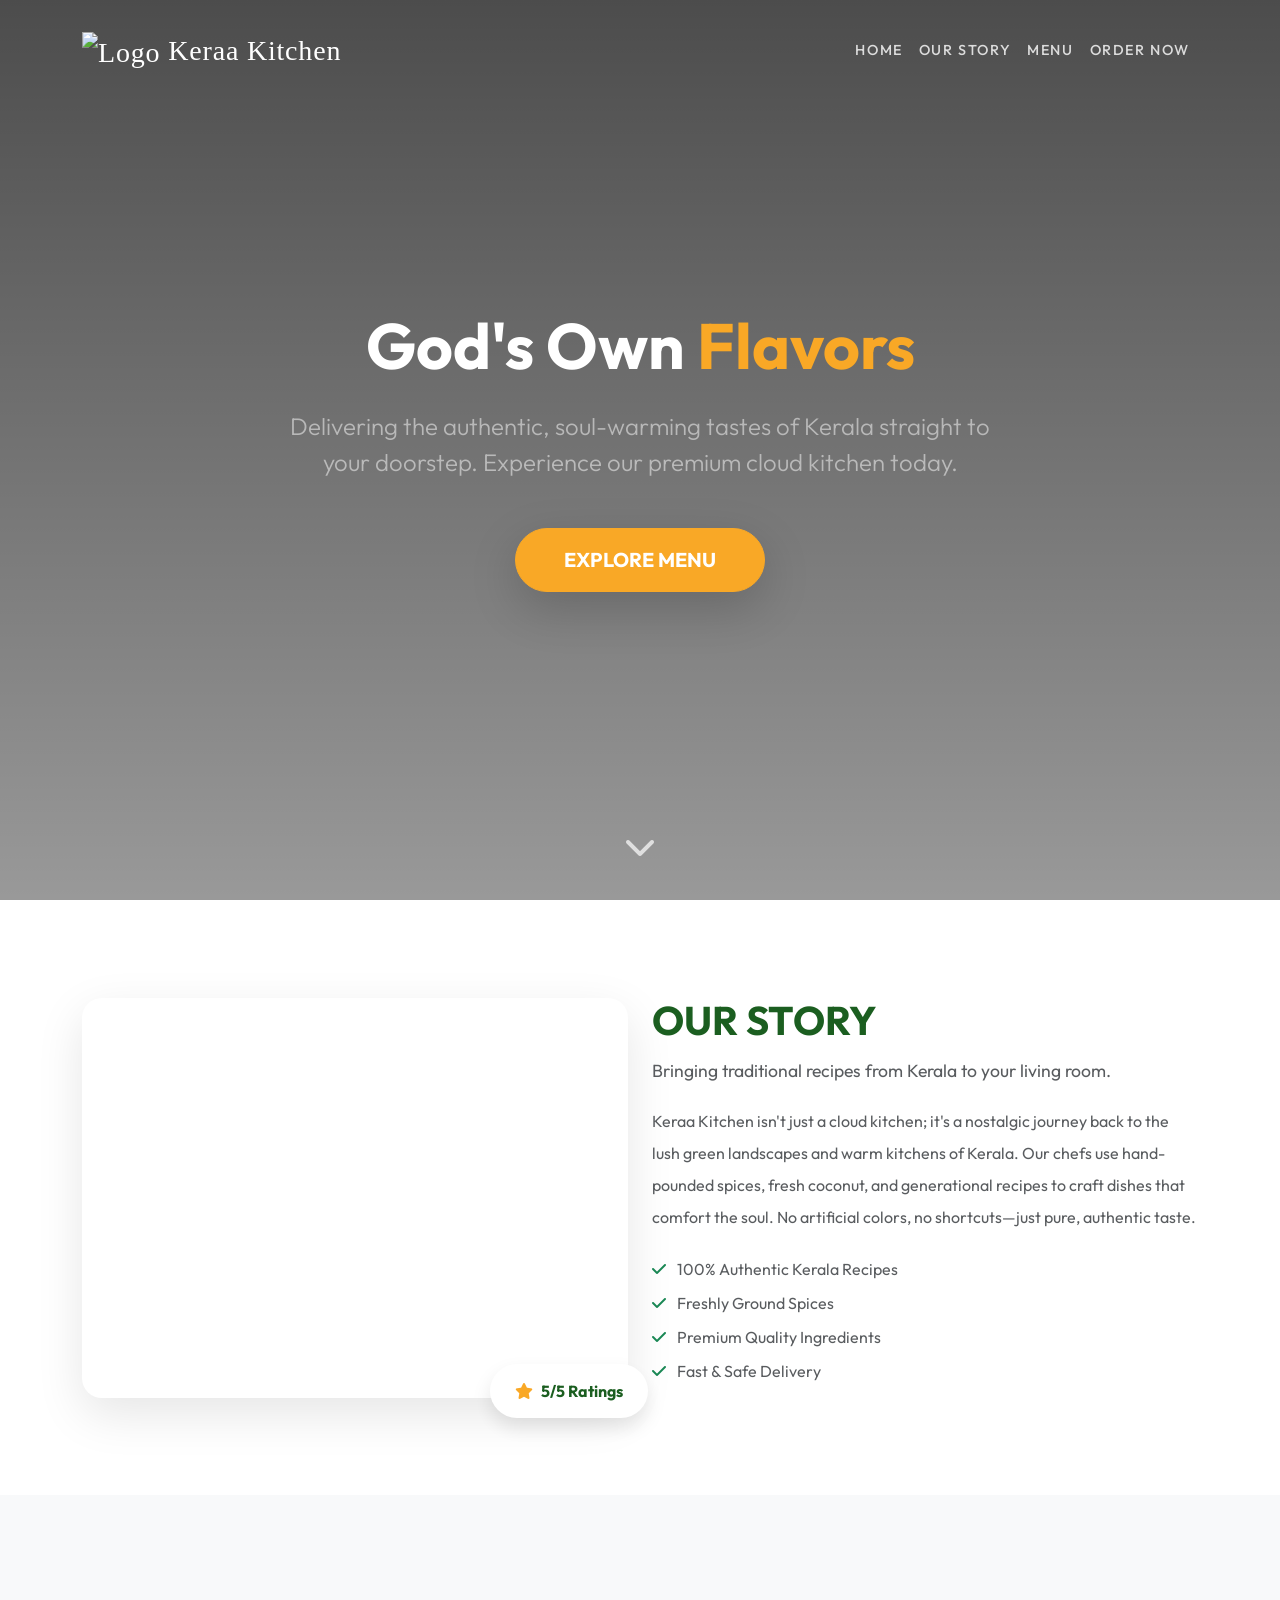
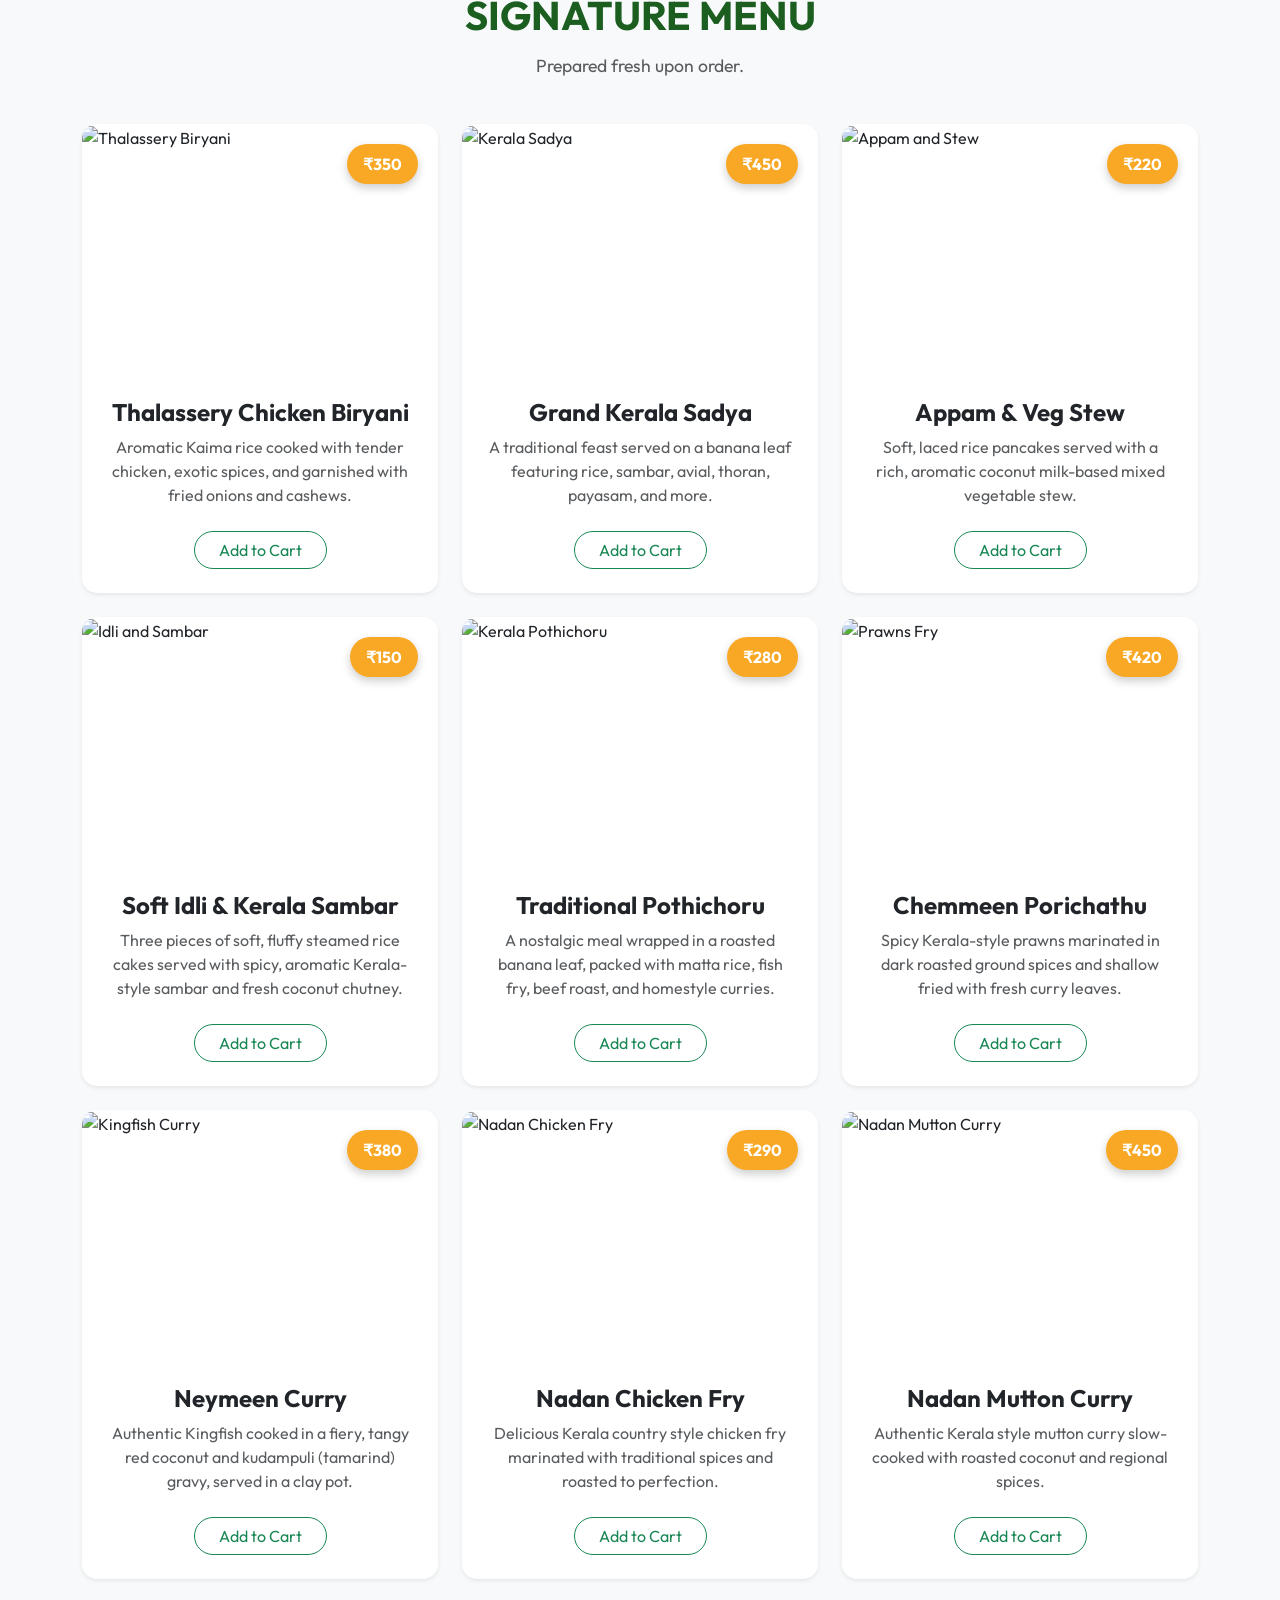
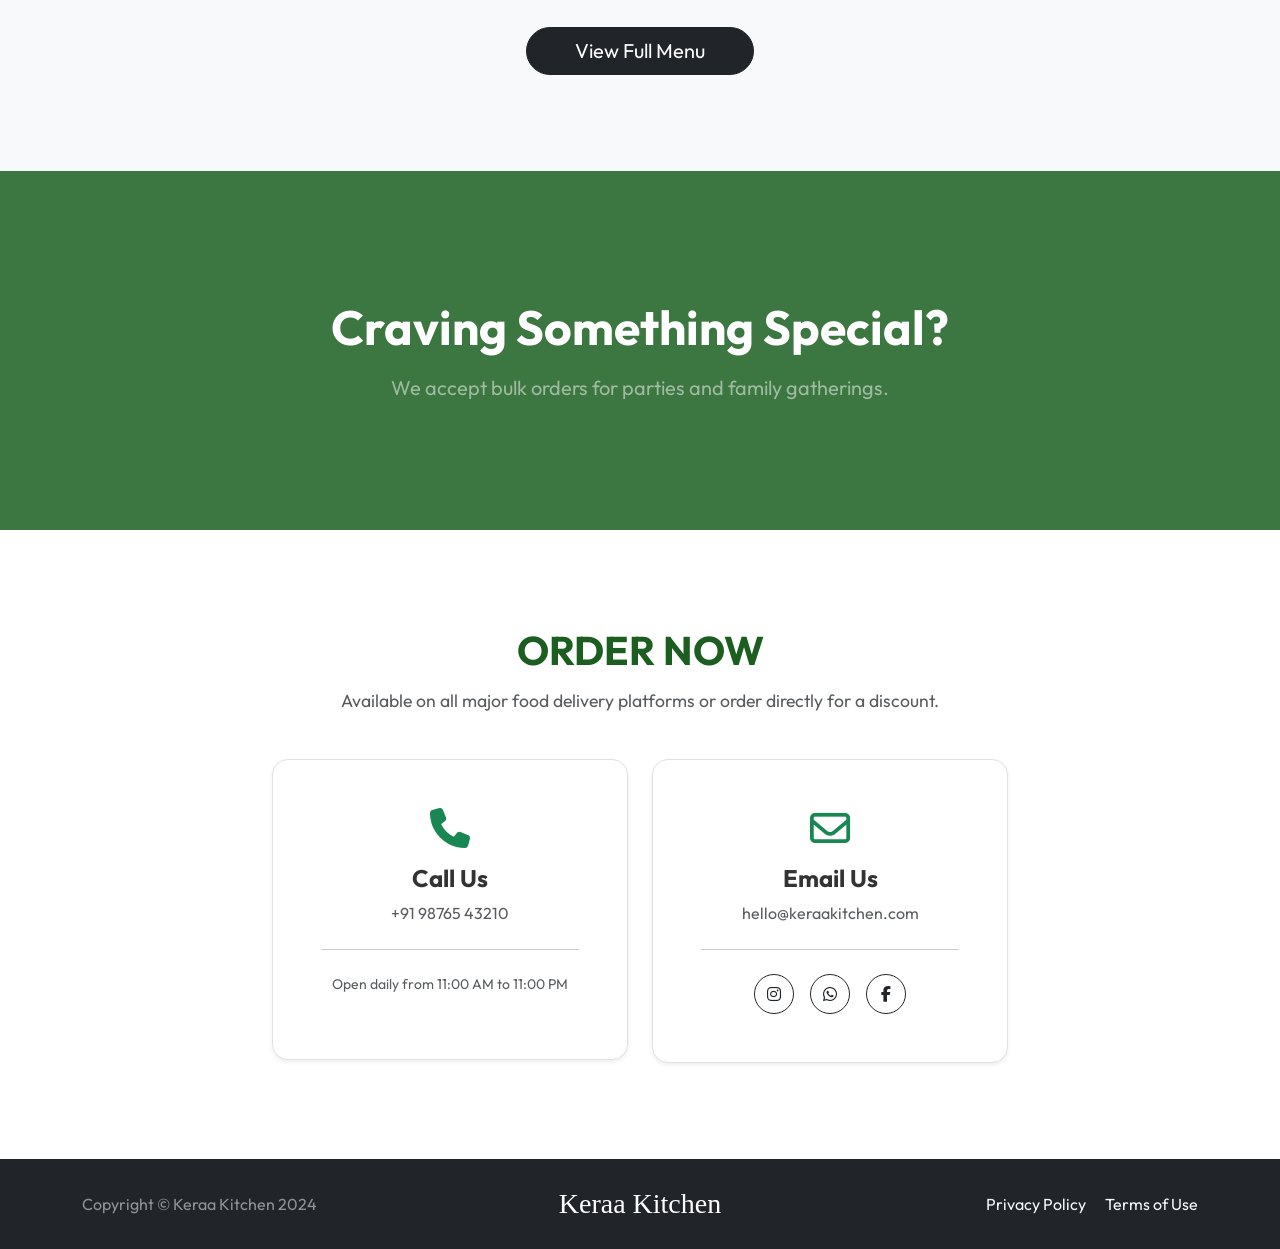
==== index.html @ a34e4597 "Add files via upload" ====
<!DOCTYPE html>
<html lang="en">

<head>
    <meta charset="UTF-8">
    <meta name="viewport" content="width=device-width, initial-scale=1.0">
    <title>Keraa Kitchen | Authentic Kerala Cloud Kitchen</title>
    <meta name="description"
        content="Experience the authentic taste of Kerala at home. Order traditional biryani, appam, sadya and more from our premium cloud kitchen.">

    <!-- Google Fonts -->
    <link rel="preconnect" href="https://fonts.googleapis.com">
    <link rel="preconnect" href="https://fonts.gstatic.com" crossorigin>
    <link
        href="https://fonts.googleapis.com/css2?family=Outfit:wght@300;400;500;600;700&family=Playfair+Display:ital,wght@0,400;0,600;0,700;1,400&family=Dyuthi&display=swap"
        rel="stylesheet">

    <!-- Bootstrap CSS -->
    <link href="https://cdn.jsdelivr.net/npm/bootstrap@5.3.2/dist/css/bootstrap.min.css" rel="stylesheet">

    <!-- FontAwesome for Icons -->
    <link rel="stylesheet" href="https://cdnjs.cloudflare.com/ajax/libs/font-awesome/6.4.2/css/all.min.css">

    <!-- Custom CSS -->
    <link rel="stylesheet" href="styles.css">
</head>

<body>

    <!-- Navigation -->
    <nav class="navbar navbar-expand-lg navbar-dark fixed-top" id="mainNav">
        <div class="container">
            <a class="navbar-brand text-white fs-3 font-logo d-flex align-items-center gap-2" href="#home"
                style="text-decoration: none;">
                <span class="logo-glossy d-inline-block">
                    <img src="assets/images/logo.png" alt="Logo">
                </span>
                Keraa Kitchen
            </a>
            <button class="navbar-toggler" type="button" data-bs-toggle="collapse" data-bs-target="#navbarResponsive"
                aria-controls="navbarResponsive" aria-expanded="false" aria-label="Toggle navigation">
                Menu <i class="fas fa-bars ms-1"></i>
            </button>
            <div class="collapse navbar-collapse" id="navbarResponsive">
                <ul class="navbar-nav ms-auto py-4 py-lg-0">
                    <li class="nav-item"><a class="nav-link" href="#home">Home</a></li>
                    <li class="nav-item"><a class="nav-link" href="#about">Our Story</a></li>
                    <li class="nav-item"><a class="nav-link" href="#menu">Menu</a></li>
                    <li class="nav-item"><a class="nav-link" href="#contact">Order Now</a></li>
                </ul>
            </div>
        </div>
    </nav>

    <!-- Hero Section -->
    <header class="hero-section" id="home">
        <div class="overlay"></div>
        <div class="container h-100">
            <div class="row h-100 align-items-center">
                <div class="col-lg-8 col-md-10 text-center mx-auto hero-content animate-on-load">
                    <h1 class="display-3 fw-bold text-white mb-4">God's Own <span class="text-accent">Flavors</span>
                    </h1>
                    <p class="lead text-white-50 mb-5 fs-4">Delivering the authentic, soul-warming tastes of Kerala
                        straight to your doorstep. Experience our premium cloud kitchen today.</p>
                    <a href="#menu"
                        class="btn btn-accent btn-lg px-5 py-3 rounded-pill shadow-lg text-uppercase fw-bold">Explore
                        Menu</a>
                </div>
            </div>
        </div>
        <div class="scroll-indicator">
            <a href="#about"><i class="fa-solid fa-chevron-down"></i></a>
        </div>
    </header>

    <!-- About Section -->
    <section class="page-section" id="about">
        <div class="container">
            <div class="row align-items-center">
                <div class="col-lg-6 mb-5 mb-lg-0 fade-in-scroll">
                    <div class="about-image-wrapper">
                        <!-- We will use a placeholder layout, styled in CSS -->
                        <div class="img-badge"><i class="fa-solid fa-star"></i> 5/5 Ratings</div>
                    </div>
                </div>
                <div class="col-lg-6 fade-in-scroll delay-1">
                    <h2 class="section-heading text-uppercase">Our Story</h2>
                    <h3 class="section-subheading text-muted mb-4">Bringing traditional recipes from Kerala to your
                        living room.</h3>
                    <p class="text-muted lh-lg mb-4">Keraa Kitchen isn't just a cloud kitchen; it's a nostalgic journey
                        back to the lush green landscapes and warm kitchens of Kerala. Our chefs use hand-pounded
                        spices, fresh coconut, and generational recipes to craft dishes that comfort the soul. No
                        artificial colors, no shortcuts—just pure, authentic taste.</p>
                    <ul class="list-unstyled custom-list text-muted">
                        <li><i class="fa-solid fa-check text-success me-2"></i> 100% Authentic Kerala Recipes</li>
                        <li><i class="fa-solid fa-check text-success me-2"></i> Freshly Ground Spices</li>
                        <li><i class="fa-solid fa-check text-success me-2"></i> Premium Quality Ingredients</li>
                        <li><i class="fa-solid fa-check text-success me-2"></i> Fast & Safe Delivery</li>
                    </ul>
                </div>
            </div>
        </div>
    </section>

    <!-- Menu Section -->
    <section class="page-section bg-light" id="menu">
        <div class="container">
            <div class="text-center fade-in-scroll">
                <h2 class="section-heading text-uppercase">Signature Menu</h2>
                <h3 class="section-subheading text-muted mb-5">Prepared fresh upon order.</h3>
            </div>
            <div class="row g-4">
                <!-- Menu Item 1 -->
                <div class="col-lg-4 col-sm-6 fade-in-scroll delay-1">
                    <div class="card menu-card h-100 shadow-sm border-0">
                        <div class="card-img-wrapper">
                            <img src="assets/images/biryani.png" class="card-img-top" alt="Thalassery Biryani">
                            <div class="price-tag">₹350</div>
                        </div>
                        <div class="card-body text-center p-4">
                            <h4 class="card-title fw-bold">Thalassery Chicken Biryani</h4>
                            <p class="card-text text-muted">Aromatic Kaima rice cooked with tender chicken, exotic
                                spices, and garnished with fried onions and cashews.</p>
                            <button class="btn btn-outline-success rounded-pill px-4 mt-2">Add to Cart</button>
                        </div>
                    </div>
                </div>
                <!-- Menu Item 2 -->
                <div class="col-lg-4 col-sm-6 fade-in-scroll delay-2">
                    <div class="card menu-card h-100 shadow-sm border-0">
                        <div class="card-img-wrapper">
                            <img src="assets/images/sadya.png" class="card-img-top" alt="Kerala Sadya">
                            <div class="price-tag">₹450</div>
                        </div>
                        <div class="card-body text-center p-4">
                            <h4 class="card-title fw-bold">Grand Kerala Sadya</h4>
                            <p class="card-text text-muted">A traditional feast served on a banana leaf featuring rice,
                                sambar, avial, thoran, payasam, and more.</p>
                            <button class="btn btn-outline-success rounded-pill px-4 mt-2">Add to Cart</button>
                        </div>
                    </div>
                </div>
                <!-- Menu Item 3 -->
                <div class="col-lg-4 col-sm-6 fade-in-scroll delay-3">
                    <div class="card menu-card h-100 shadow-sm border-0">
                        <div class="card-img-wrapper">
                            <img src="assets/images/appam.png" class="card-img-top" alt="Appam and Stew">
                            <div class="price-tag">₹220</div>
                        </div>
                        <div class="card-body text-center p-4">
                            <h4 class="card-title fw-bold">Appam & Veg Stew</h4>
                            <p class="card-text text-muted">Soft, laced rice pancakes served with a rich, aromatic
                                coconut milk-based mixed vegetable stew.</p>
                            <button class="btn btn-outline-success rounded-pill px-4 mt-2">Add to Cart</button>
                        </div>
                    </div>
                </div>
                <!-- Menu Item 4 -->
                <div class="col-lg-4 col-sm-6 fade-in-scroll delay-1">
                    <div class="card menu-card h-100 shadow-sm border-0">
                        <div class="card-img-wrapper">
                            <img src="assets/images/idli.png" class="card-img-top" alt="Idli and Sambar">
                            <div class="price-tag">₹150</div>
                        </div>
                        <div class="card-body text-center p-4">
                            <h4 class="card-title fw-bold">Soft Idli & Kerala Sambar</h4>
                            <p class="card-text text-muted">Three pieces of soft, fluffy steamed rice cakes served with
                                spicy, aromatic Kerala-style sambar and fresh coconut chutney.</p>
                            <button class="btn btn-outline-success rounded-pill px-4 mt-2">Add to Cart</button>
                        </div>
                    </div>
                </div>
                <!-- Menu Item 5 -->
                <div class="col-lg-4 col-sm-6 fade-in-scroll delay-2">
                    <div class="card menu-card h-100 shadow-sm border-0">
                        <div class="card-img-wrapper">
                            <img src="assets/images/pothichoru.png" class="card-img-top" alt="Kerala Pothichoru">
                            <div class="price-tag">₹280</div>
                        </div>
                        <div class="card-body text-center p-4">
                            <h4 class="card-title fw-bold">Traditional Pothichoru</h4>
                            <p class="card-text text-muted">A nostalgic meal wrapped in a roasted banana leaf, packed
                                with matta rice, fish fry, beef roast, and homestyle curries.</p>
                            <button class="btn btn-outline-success rounded-pill px-4 mt-2">Add to Cart</button>
                        </div>
                    </div>
                </div>
                <!-- Menu Item 6 -->
                <div class="col-lg-4 col-sm-6 fade-in-scroll delay-3">
                    <div class="card menu-card h-100 shadow-sm border-0">
                        <div class="card-img-wrapper">
                            <img src="https://upload.wikimedia.org/wikipedia/commons/c/ce/Tasty_fried_prawn_dish.jpg"
                                class="card-img-top" alt="Prawns Fry">
                            <div class="price-tag">₹420</div>
                        </div>
                        <div class="card-body text-center p-4">
                            <h4 class="card-title fw-bold">Chemmeen Porichathu</h4>
                            <p class="card-text text-muted">Spicy Kerala-style prawns marinated in dark roasted ground
                                spices and shallow fried with fresh curry leaves.</p>
                            <button class="btn btn-outline-success rounded-pill px-4 mt-2">Add to Cart</button>
                        </div>
                    </div>
                </div>
                <!-- Menu Item 7 -->
                <div class="col-lg-4 col-sm-6 fade-in-scroll delay-1">
                    <div class="card menu-card h-100 shadow-sm border-0">
                        <div class="card-img-wrapper">
                            <img src="https://upload.wikimedia.org/wikipedia/commons/5/5f/Seer_Fish_Fry_at_Home.jpg"
                                class="card-img-top" alt="Kingfish Curry">
                            <div class="price-tag">₹380</div>
                        </div>
                        <div class="card-body text-center p-4">
                            <h4 class="card-title fw-bold">Neymeen Curry</h4>
                            <p class="card-text text-muted">Authentic Kingfish cooked in a fiery, tangy red coconut and
                                kudampuli (tamarind) gravy, served in a clay pot.</p>
                            <button class="btn btn-outline-success rounded-pill px-4 mt-2">Add to Cart</button>
                        </div>
                    </div>
                </div>
                <!-- Menu Item 8 -->
                <div class="col-lg-4 col-sm-6 fade-in-scroll delay-2">
                    <div class="card menu-card h-100 shadow-sm border-0">
                        <div class="card-img-wrapper">
                            <img src="assets/images/chickenfry.jpg"
                                class="card-img-top" alt="Nadan Chicken Fry">
                            <div class="price-tag">₹290</div>
                        </div>
                        <div class="card-body text-center p-4">
                            <h4 class="card-title fw-bold">Nadan Chicken Fry</h4>
                            <p class="card-text text-muted">Delicious Kerala country style chicken fry marinated with traditional spices and roasted to perfection.</p>
                            <button class="btn btn-outline-success rounded-pill px-4 mt-2">Add to Cart</button>
                        </div>
                    </div>
                </div>
                <!-- Menu Item 9 -->
                <div class="col-lg-4 col-sm-6 fade-in-scroll delay-3">
                    <div class="card menu-card h-100 shadow-sm border-0">
                        <div class="card-img-wrapper">
                            <img src="assets/images/nadan-mutton-curry.jpg"
                                class="card-img-top" alt="Nadan Mutton Curry">
                            <div class="price-tag">₹450</div>
                        </div>
                        <div class="card-body text-center p-4">
                            <h4 class="card-title fw-bold">Nadan Mutton Curry</h4>
                            <p class="card-text text-muted">Authentic Kerala style mutton curry slow-cooked with roasted coconut and regional spices.</p>
                            <button class="btn btn-outline-success rounded-pill px-4 mt-2">Add to Cart</button>
                        </div>
                    </div>
                </div>
            </div>
            <div class="text-center mt-5 fade-in-scroll">
                <button class="btn btn-dark btn-lg rounded-pill px-5">View Full Menu</button>
            </div>
        </div>
    </section>

    <!-- Parallax Divider -->
    <section class="parallax-section d-flex align-items-center justify-content-center text-center">
        <div class="parallax-overlay"></div>
        <div class="z-index-1 fade-in-scroll">
            <h2 class="display-5 fw-bold text-white mb-3">Craving Something Special?</h2>
            <p class="text-white-50 fs-5 mb-0">We accept bulk orders for parties and family gatherings.</p>
        </div>
    </section>

    <!-- Contact & Order Section -->
    <section class="page-section" id="contact">
        <div class="container fade-in-scroll">
            <div class="row justify-content-center">
                <div class="col-lg-8 text-center">
                    <h2 class="section-heading text-uppercase">Order Now</h2>
                    <h3 class="section-subheading text-muted mb-5">Available on all major food delivery platforms or
                        order directly for a discount.</h3>
                </div>
            </div>
            <div class="row">
                <div class="col-lg-4 ms-auto text-center mb-5 mb-lg-0">
                    <div class="order-box p-5 rounded-4 shadow-sm border">
                        <i class="fa-solid fa-phone fs-1 text-success mb-3"></i>
                        <h4 class="fw-bold">Call Us</h4>
                        <p class="text-muted mb-0">+91 98765 43210</p>
                        <hr class="my-4">
                        <p class="text-muted small">Open daily from 11:00 AM to 11:00 PM</p>
                    </div>
                </div>
                <div class="col-lg-4 me-auto text-center mb-5 mb-lg-0">
                    <div class="order-box p-5 rounded-4 shadow-sm border">
                        <i class="fa-regular fa-envelope fs-1 text-success mb-3"></i>
                        <h4 class="fw-bold">Email Us</h4>
                        <p class="text-muted mb-0">hello@keraakitchen.com</p>
                        <hr class="my-4">
                        <div class="d-flex justify-content-center gap-3">
                            <a href="#" class="btn btn-outline-dark btn-social rounded-circle"><i
                                    class="fa-brands fa-instagram"></i></a>
                            <a href="#" class="btn btn-outline-dark btn-social rounded-circle"><i
                                    class="fa-brands fa-whatsapp"></i></a>
                            <a href="#" class="btn btn-outline-dark btn-social rounded-circle"><i
                                    class="fa-brands fa-facebook-f"></i></a>
                        </div>
                    </div>
                </div>
            </div>
        </div>
    </section>

    <!-- Footer -->
    <footer class="footer py-4 bg-dark text-white-50">
        <div class="container text-center">
            <div class="row align-items-center">
                <div class="col-lg-4 text-lg-start">Copyright &copy; Keraa Kitchen 2024</div>
                <div class="col-lg-4 my-3 my-lg-0">
                    <a class="navbar-brand text-white fs-3 font-logo" href="#home" style="text-decoration: none;">Keraa
                        Kitchen</a>
                </div>
                <div class="col-lg-4 text-lg-end">
                    <a class="link-light text-decoration-none me-3" href="#!">Privacy Policy</a>
                    <a class="link-light text-decoration-none" href="#!">Terms of Use</a>
                </div>
            </div>
        </div>
    </footer>

    <!-- jQuery & Bootstrap JS -->
    <script src="https://code.jquery.com/jquery-3.7.1.min.js"></script>
    <script src="https://cdn.jsdelivr.net/npm/bootstrap@5.3.2/dist/js/bootstrap.bundle.min.js"></script>

    <!-- Custom JS -->
    <script src="script.js"></script>
</body>

</html>
---- styles.css ----
/* Global Variables & Fonts */
:root {
    --primary-color: #2e7d32;      /* Kerala Green */
    --primary-dark: #1b5e20;
    --accent-color: #f9a826;       /* Warm yellow/orange */
    --accent-hover: #f57f17;
    --dark-bg: #121212;
    --light-bg: #f8f9fa;
    --text-main: #333333;
    --text-muted: #6c757d;
    --font-heading: 'Playfair Display', serif;
    --font-body: 'Outfit', sans-serif;
    --font-logo: 'Dyuthi', cursive;
}

html {
    scroll-behavior: smooth;
    scroll-padding-top: 80px; /* Exact final height of shrunk navbar */
}

body {
    font-family: var(--font-body);
    color: var(--text-main);
    overflow-x: hidden;
}

h1, h2, h3, h4, h5, h6, .font-playfair {
    font-family: var(--font-body);
}

.font-logo {
    font-family: var(--font-logo);
}

.text-accent {
    color: var(--accent-color) !important;
}

.btn-accent {
    background-color: var(--accent-color);
    color: #fff;
    border-color: var(--accent-color);
    transition: all 0.3s ease;
}

.btn-accent:hover {
    background-color: var(--accent-hover);
    border-color: var(--accent-hover);
    transform: translateY(-2px);
    box-shadow: 0 10px 20px rgba(249, 168, 38, 0.3) !important;
}

.page-section {
    padding: 6rem 0;
}

.section-heading {
    font-size: 2.5rem;
    font-weight: 700;
    margin-top: 0;
    margin-bottom: 1rem;
    color: var(--primary-dark);
}

.section-subheading {
    font-size: 1.1rem;
    font-weight: 400;
    font-family: var(--font-body);
}

/* Navbar Customization */
#mainNav {
    padding-top: 1.5rem;
    padding-bottom: 1.5rem;
    background-color: transparent;
    transition: padding-top 0.3s, padding-bottom 0.3s, background-color 0.3s;
}

#mainNav .navbar-brand {
    font-family: var(--font-logo);
    font-size: 2rem;
    font-weight: 400;
    letter-spacing: 0.05rem;
}

/* Logo Glossy Animation */
.logo-glossy {
    position: relative;
    overflow: hidden;
    display: inline-block;
}

.logo-glossy::after {
    content: '';
    position: absolute;
    top: 0;
    left: -100%;
    width: 50%;
    height: 100%;
    background: linear-gradient(to right, rgba(255,255,255,0) 0%, rgba(255,255,255,0.8) 50%, rgba(255,255,255,0) 100%);
    transform: skewX(-20deg);
    animation: shine 5s infinite;
}

@keyframes shine {
    0% { left: -100%; }
    20% { left: 200%; }
    100% { left: 200%; }
}

#mainNav .navbar-brand img {
    height: 100%;
    max-height: 55px; /* Keeps it from blowing up the navbar padding */
    width: auto;
    object-fit: contain;
}

#mainNav .nav-link {
    font-weight: 500;
    text-transform: uppercase;
    font-size: 0.9rem;
    letter-spacing: 0.1rem;
    color: rgba(255, 255, 255, 0.8) !important;
    transition: color 0.3s;
}

#mainNav .nav-link:hover, #mainNav .nav-link.active {
    color: var(--accent-color) !important;
}

#mainNav.navbar-scrolled {
    padding-top: 0.8rem;
    padding-bottom: 0.8rem;
    background-color: var(--primary-dark) !important;
    background-image: url('https://www.transparenttextures.com/patterns/leaves-pattern.png');
    background-blend-mode: overlay;
    box-shadow: 0 0.5rem 1rem rgba(0, 0, 0, 0.15);
}

/* Hero Section */
.hero-section {
    position: relative;
    height: 100vh;
    min-height: 600px;
    background: url('assets/images/hero.png') no-repeat center center scroll;
    background-size: cover;
    background-attachment: fixed;
}

.hero-section .overlay {
    position: absolute;
    top: 0;
    left: 0;
    width: 100%;
    height: 100%;
    background: linear-gradient(to bottom, rgba(0,0,0,0.7) 0%, rgba(0,0,0,0.4) 100%);
}

.hero-content {
    position: relative;
    z-index: 2;
    opacity: 0; /* Handled by JS animation */
}

.scroll-indicator {
    position: absolute;
    bottom: 30px;
    left: 50%;
    transform: translateX(-50%);
    z-index: 2;
    animation: bounce 2s infinite;
}

.scroll-indicator a {
    color: white;
    font-size: 2rem;
    opacity: 0.7;
    transition: opacity 0.3s;
}

.scroll-indicator a:hover {
    opacity: 1;
}

@keyframes bounce {
    0%, 20%, 50%, 80%, 100% { transform: translateY(0) translateX(-50%); }
    40% { transform: translateY(-20px) translateX(-50%); }
    60% { transform: translateY(-10px) translateX(-50%); }
}

/* About Section */
.about-image-wrapper {
    position: relative;
    height: 400px;
    background: url('assets/images/sadya.png') no-repeat center center;
    background-size: cover;
    border-radius: 20px;
    box-shadow: 0 1rem 3rem rgba(0,0,0,0.1);
}

.img-badge {
    position: absolute;
    bottom: -20px;
    right: -20px;
    background: #fff;
    padding: 15px 25px;
    border-radius: 50px;
    box-shadow: 0 10px 20px rgba(0,0,0,0.1);
    font-weight: 700;
    color: var(--primary-dark);
    display: flex;
    align-items: center;
    gap: 8px;
}

.img-badge i {
    color: var(--accent-color);
}

.custom-list li {
    margin-bottom: 10px;
}

/* Menu Section */
.menu-card {
    transition: transform 0.3s ease, box-shadow 0.3s ease;
    border-radius: 15px;
    overflow: hidden;
    background: #fff;
}

.menu-card:hover {
    transform: translateY(-10px);
    box-shadow: 0 1rem 3rem rgba(0,0,0,0.15) !important;
}

.card-img-wrapper {
    position: relative;
    overflow: hidden;
    height: 250px;
}

.card-img-wrapper img {
    width: 100%;
    height: 100%;
    object-fit: cover;
    transition: transform 0.5s ease;
}

.menu-card:hover .card-img-wrapper img {
    transform: scale(1.1);
}

.price-tag {
    position: absolute;
    top: 20px;
    right: 20px;
    background: var(--accent-color);
    color: #fff;
    padding: 8px 16px;
    border-radius: 30px;
    font-weight: 700;
    font-family: var(--font-body);
    box-shadow: 0 4px 10px rgba(0,0,0,0.2);
}

/* Parallax Divider Section */
.parallax-section {
    position: relative;
    padding: 8rem 0;
    background: url('assets/images/biryani.png') no-repeat center center fixed;
    background-size: cover;
}

.parallax-overlay {
    position: absolute;
    top: 0;
    left: 0;
    width: 100%;
    height: 100%;
    background: rgba(27, 94, 32, 0.85); /* Green overlay */
}

.z-index-1 {
    position: relative;
    z-index: 1;
}

/* Order Box */
.order-box {
    background: #fff;
    transition: transform 0.3s ease;
}

.order-box:hover {
    transform: translateY(-5px);
}

.btn-social {
    width: 40px;
    height: 40px;
    display: flex;
    align-items: center;
    justify-content: center;
}

/* Fade In Animations via jQuery Class Toggling */
.fade-in-scroll {
    opacity: 0;
    transform: translateY(40px) scale(0.95);
    filter: blur(8px);
    transition: opacity 1s cubic-bezier(0.25, 1, 0.5, 1), 
                transform 1s cubic-bezier(0.25, 1, 0.5, 1),
                filter 1s cubic-bezier(0.25, 1, 0.5, 1);
    will-change: opacity, transform, filter;
}

.fade-in-scroll.visible {
    opacity: 1;
    transform: translateY(0) scale(1);
    filter: blur(0);
}

.delay-1 { transition-delay: 0.2s; }
.delay-2 { transition-delay: 0.4s; }
.delay-3 { transition-delay: 0.6s; }

/* Responsive adjustments */
@media (max-width: 991.98px) {
    #mainNav {
        background-color: var(--primary-dark) !important;
        padding-top: 0.5rem;
        padding-bottom: 0.5rem;
    }
    .hero-section {
        background-attachment: scroll; /* Disable parallax on mobile for better perf */
    }
    .parallax-section {
        background-attachment: scroll;
    }
}
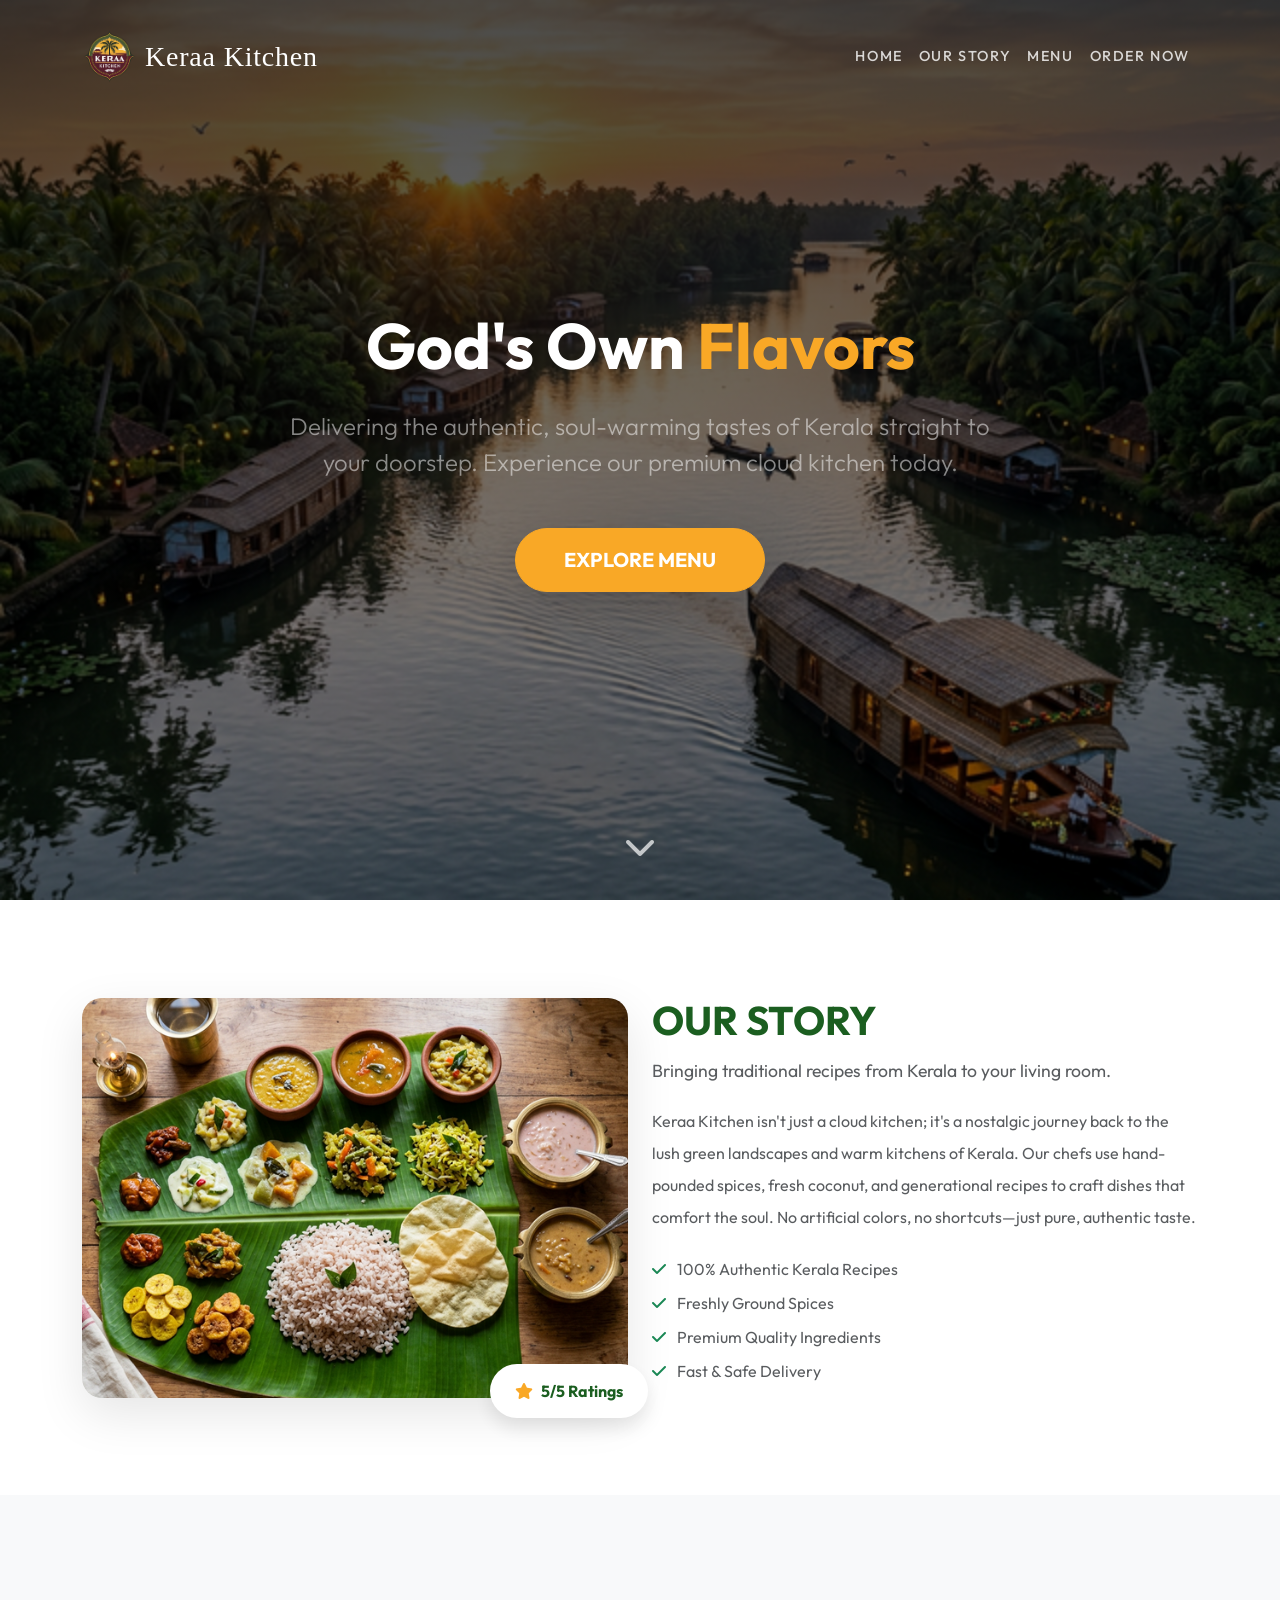
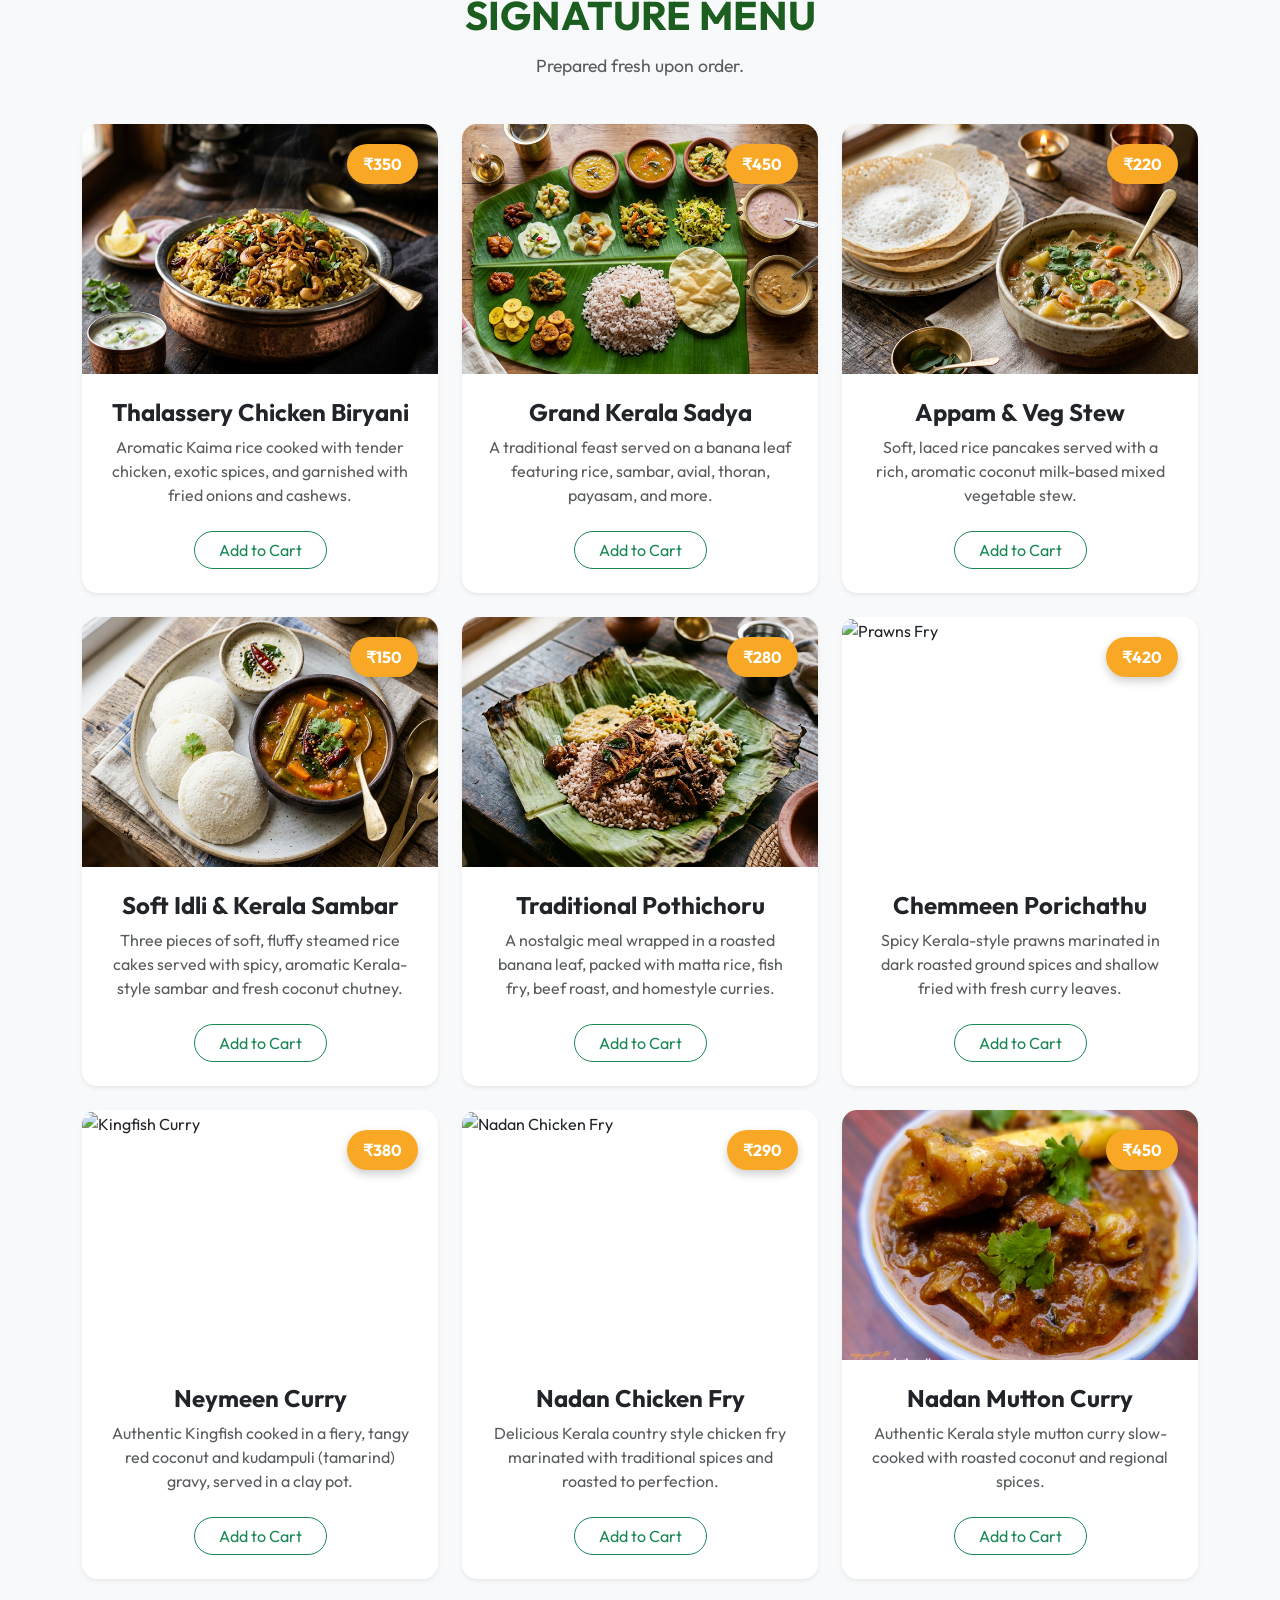
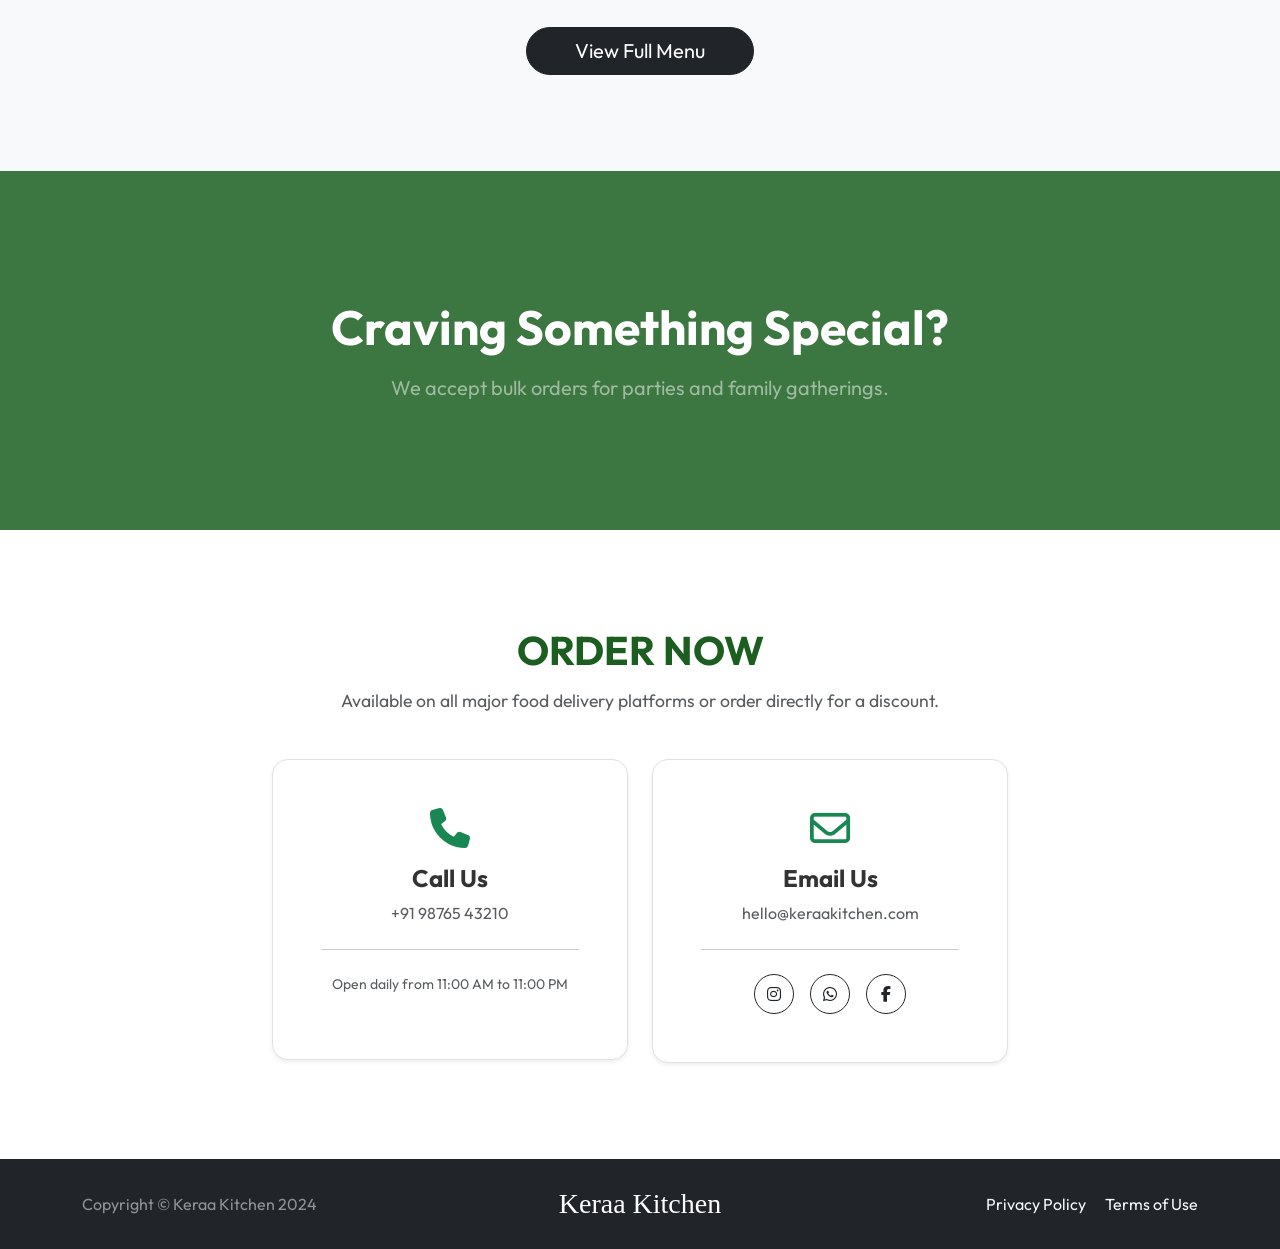
==== commit bd3228c3: "added fav icon" ====
--- a/index.html
+++ b/index.html
@@ -7,6 +7,12 @@
     <title>Keraa Kitchen | Authentic Kerala Cloud Kitchen</title>
     <meta name="description"
         content="Experience the authentic taste of Kerala at home. Order traditional biryani, appam, sadya and more from our premium cloud kitchen.">
+    
+    <!-- Favicon and Social Media Preview -->
+    <link rel="icon" href="assets/images/logo.png" type="image/png">
+    <meta property="og:image" content="assets/images/logo.png">
+    <meta property="og:title" content="Keraa Kitchen | Authentic Kerala Cloud Kitchen">
+    <meta property="og:description" content="Experience the authentic taste of Kerala at home. Order traditional biryani, appam, sadya and more from our premium cloud kitchen.">
 
     <!-- Google Fonts -->
     <link rel="preconnect" href="https://fonts.googleapis.com">
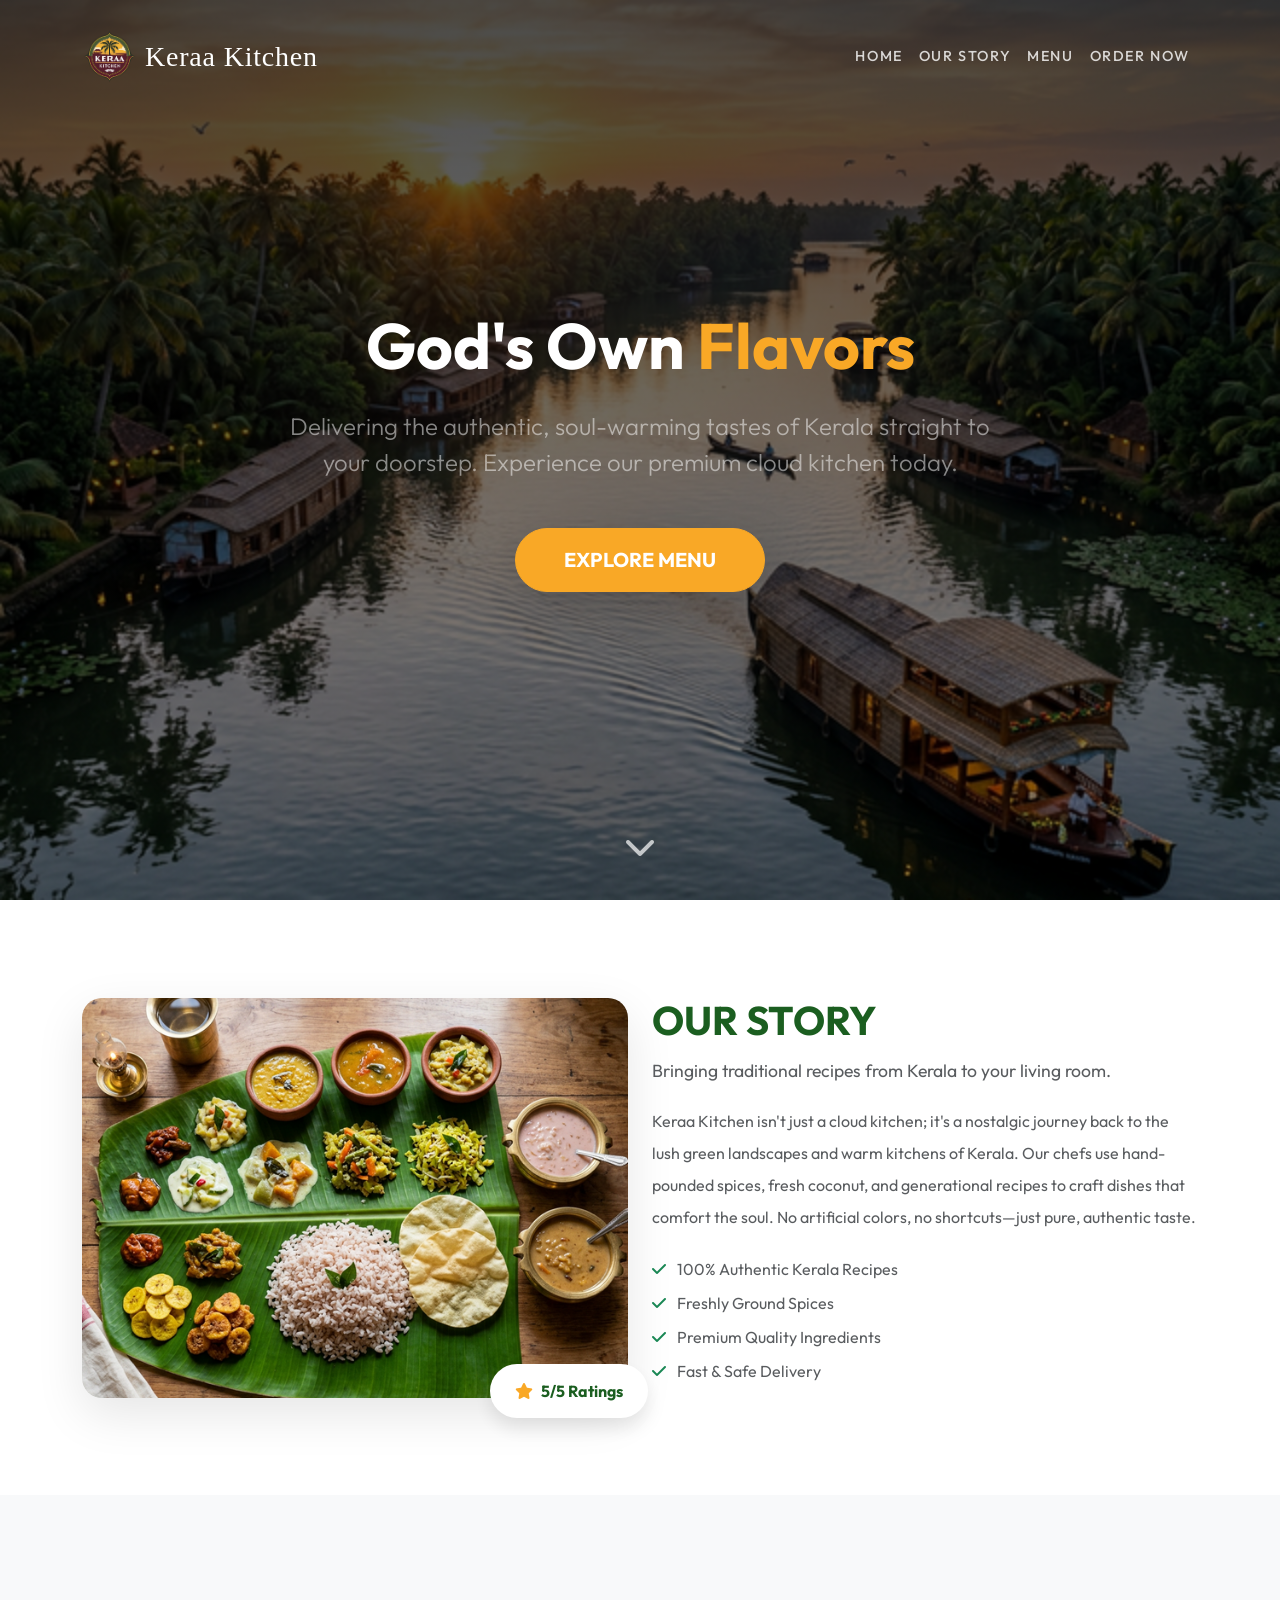
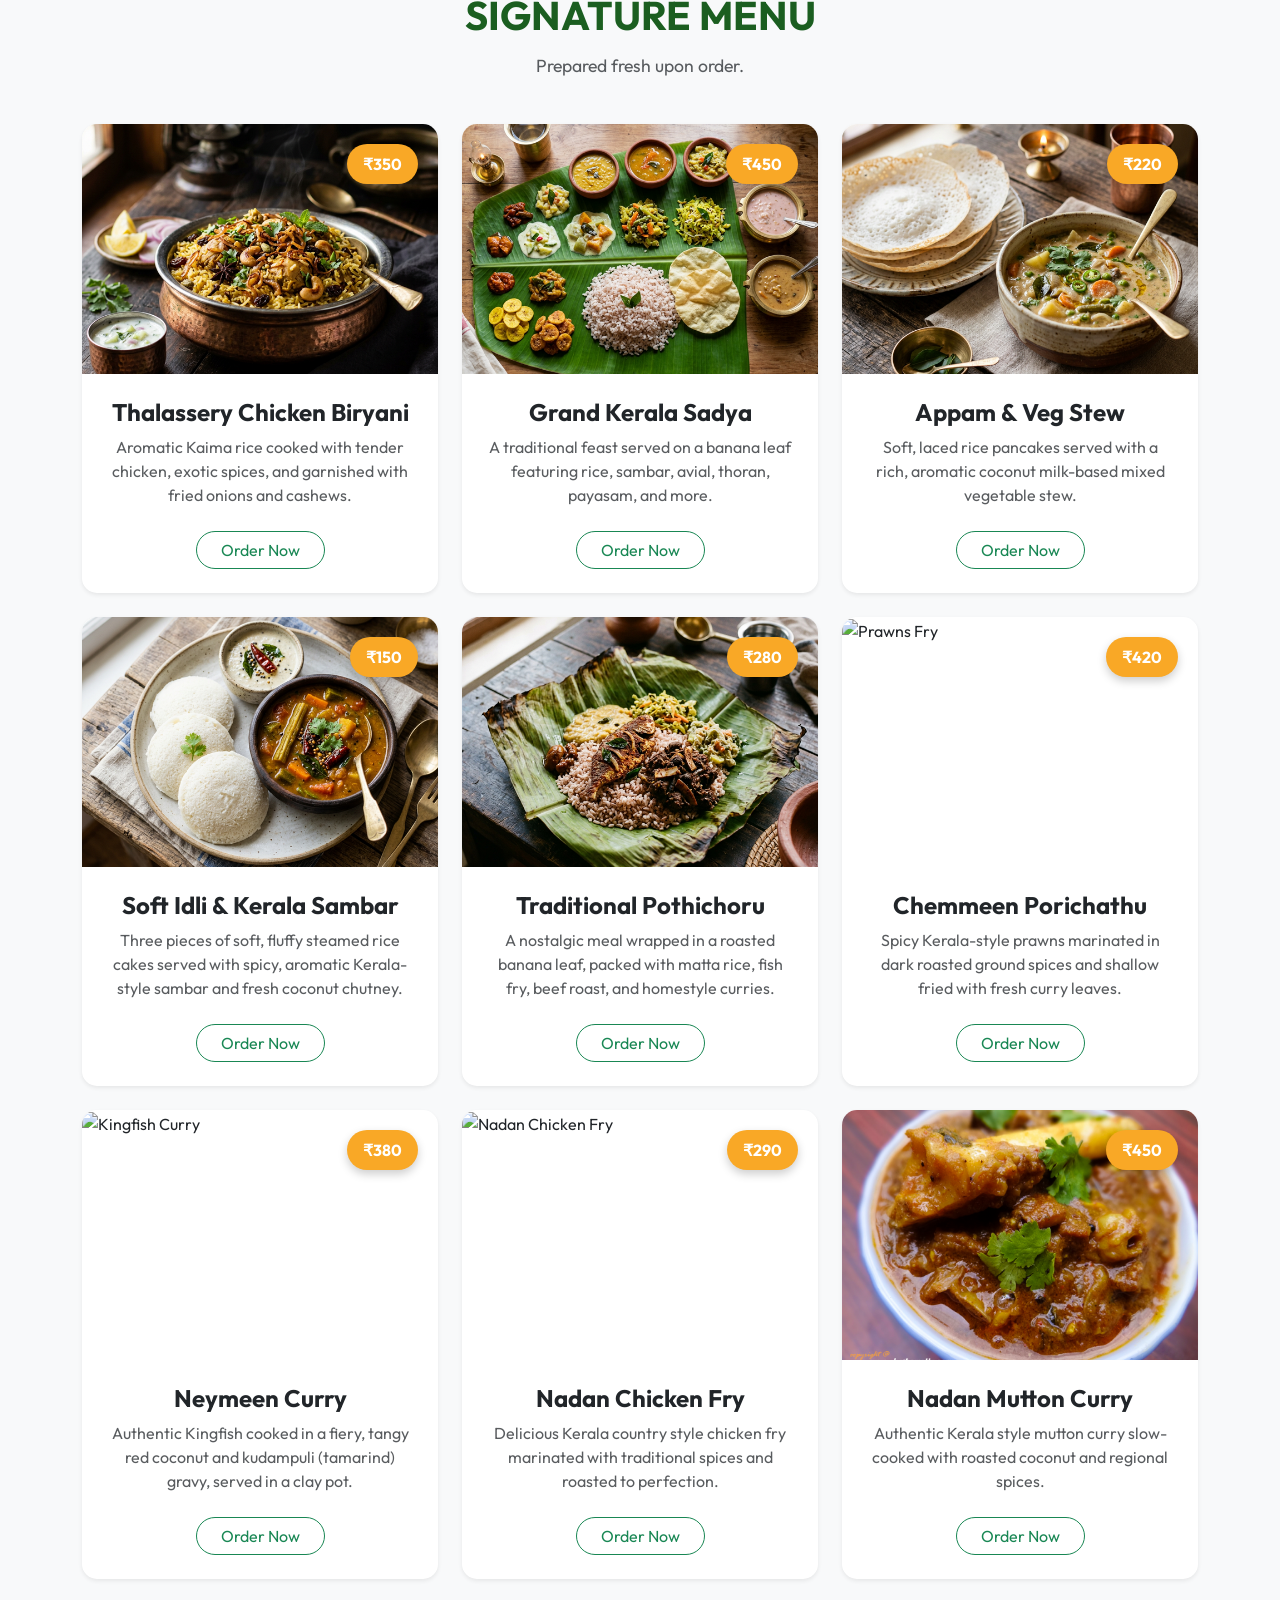
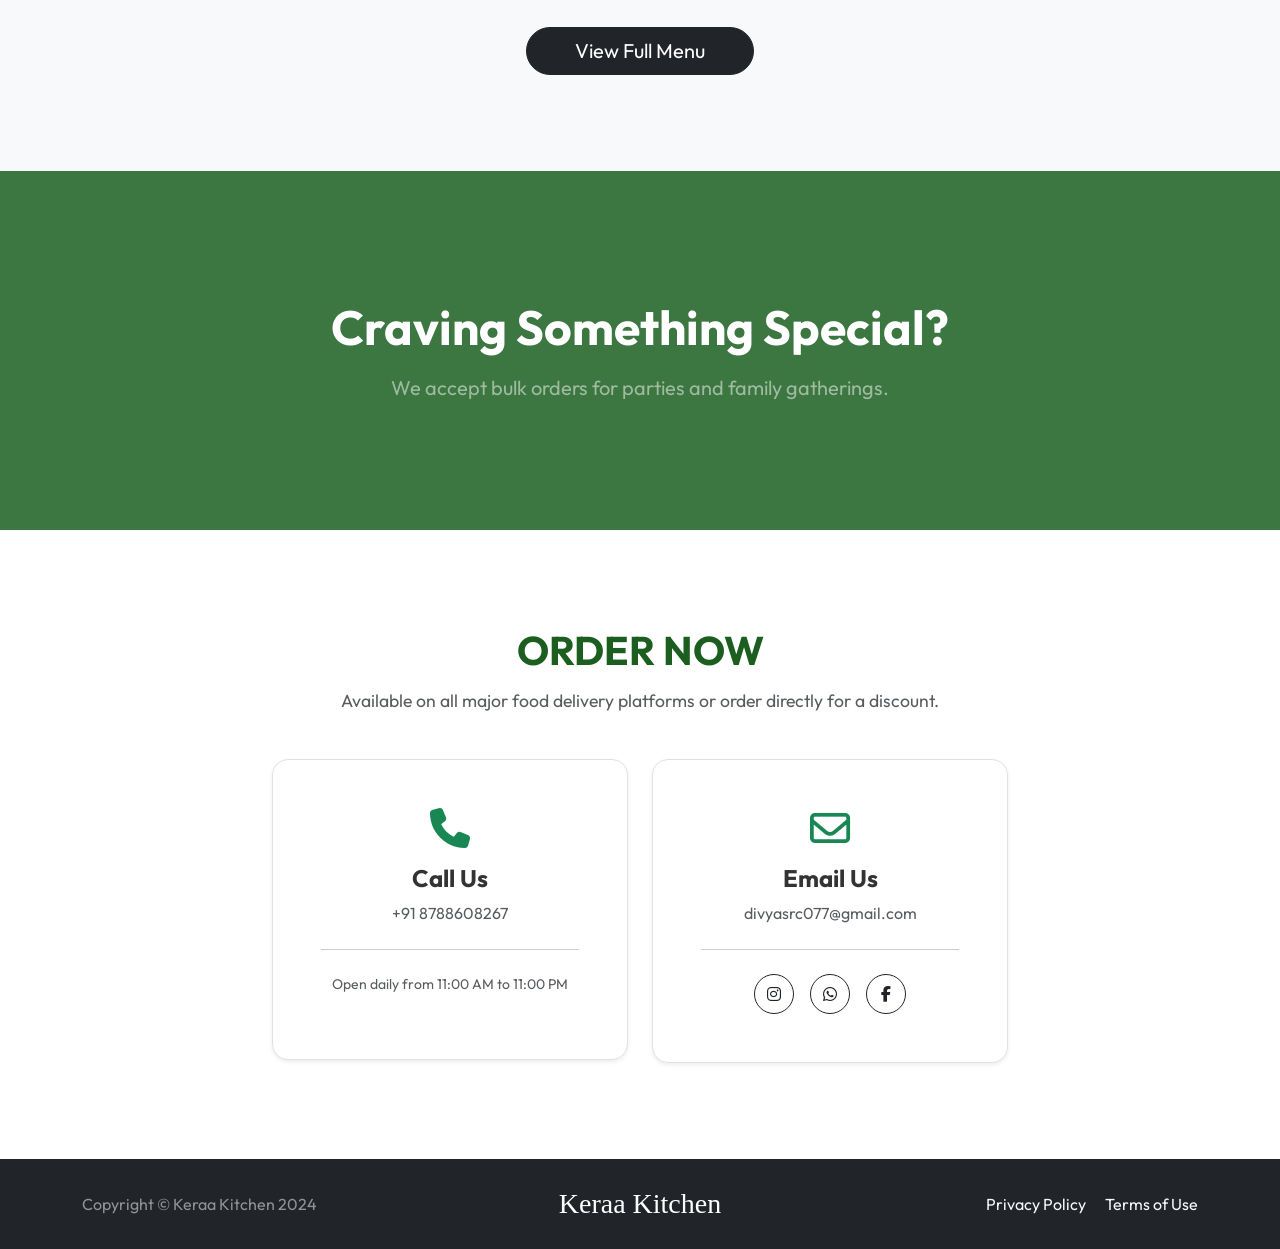
==== commit d639acb6: "added order now btn, changed ph no" ====
--- a/index.html
+++ b/index.html
@@ -127,7 +127,7 @@
                             <h4 class="card-title fw-bold">Thalassery Chicken Biryani</h4>
                             <p class="card-text text-muted">Aromatic Kaima rice cooked with tender chicken, exotic
                                 spices, and garnished with fried onions and cashews.</p>
-                            <button class="btn btn-outline-success rounded-pill px-4 mt-2">Add to Cart</button>
+                            <a href="tel:+918788608267" class="btn btn-outline-success rounded-pill px-4 mt-2">Order Now</a>
                         </div>
                     </div>
                 </div>
@@ -142,7 +142,7 @@
                             <h4 class="card-title fw-bold">Grand Kerala Sadya</h4>
                             <p class="card-text text-muted">A traditional feast served on a banana leaf featuring rice,
                                 sambar, avial, thoran, payasam, and more.</p>
-                            <button class="btn btn-outline-success rounded-pill px-4 mt-2">Add to Cart</button>
+                            <a href="tel:+918788608267" class="btn btn-outline-success rounded-pill px-4 mt-2">Order Now</a>
                         </div>
                     </div>
                 </div>
@@ -157,7 +157,7 @@
                             <h4 class="card-title fw-bold">Appam & Veg Stew</h4>
                             <p class="card-text text-muted">Soft, laced rice pancakes served with a rich, aromatic
                                 coconut milk-based mixed vegetable stew.</p>
-                            <button class="btn btn-outline-success rounded-pill px-4 mt-2">Add to Cart</button>
+                            <a href="tel:+918788608267" class="btn btn-outline-success rounded-pill px-4 mt-2">Order Now</a>
                         </div>
                     </div>
                 </div>
@@ -172,7 +172,7 @@
                             <h4 class="card-title fw-bold">Soft Idli & Kerala Sambar</h4>
                             <p class="card-text text-muted">Three pieces of soft, fluffy steamed rice cakes served with
                                 spicy, aromatic Kerala-style sambar and fresh coconut chutney.</p>
-                            <button class="btn btn-outline-success rounded-pill px-4 mt-2">Add to Cart</button>
+                            <a href="tel:+918788608267" class="btn btn-outline-success rounded-pill px-4 mt-2">Order Now</a>
                         </div>
                     </div>
                 </div>
@@ -187,7 +187,7 @@
                             <h4 class="card-title fw-bold">Traditional Pothichoru</h4>
                             <p class="card-text text-muted">A nostalgic meal wrapped in a roasted banana leaf, packed
                                 with matta rice, fish fry, beef roast, and homestyle curries.</p>
-                            <button class="btn btn-outline-success rounded-pill px-4 mt-2">Add to Cart</button>
+                            <a href="tel:+918788608267" class="btn btn-outline-success rounded-pill px-4 mt-2">Order Now</a>
                         </div>
                     </div>
                 </div>
@@ -203,7 +203,7 @@
                             <h4 class="card-title fw-bold">Chemmeen Porichathu</h4>
                             <p class="card-text text-muted">Spicy Kerala-style prawns marinated in dark roasted ground
                                 spices and shallow fried with fresh curry leaves.</p>
-                            <button class="btn btn-outline-success rounded-pill px-4 mt-2">Add to Cart</button>
+                            <a href="tel:+918788608267" class="btn btn-outline-success rounded-pill px-4 mt-2">Order Now</a>
                         </div>
                     </div>
                 </div>
@@ -219,7 +219,7 @@
                             <h4 class="card-title fw-bold">Neymeen Curry</h4>
                             <p class="card-text text-muted">Authentic Kingfish cooked in a fiery, tangy red coconut and
                                 kudampuli (tamarind) gravy, served in a clay pot.</p>
-                            <button class="btn btn-outline-success rounded-pill px-4 mt-2">Add to Cart</button>
+                            <a href="tel:+918788608267" class="btn btn-outline-success rounded-pill px-4 mt-2">Order Now</a>
                         </div>
                     </div>
                 </div>
@@ -234,7 +234,7 @@
                         <div class="card-body text-center p-4">
                             <h4 class="card-title fw-bold">Nadan Chicken Fry</h4>
                             <p class="card-text text-muted">Delicious Kerala country style chicken fry marinated with traditional spices and roasted to perfection.</p>
-                            <button class="btn btn-outline-success rounded-pill px-4 mt-2">Add to Cart</button>
+                            <a href="tel:+918788608267" class="btn btn-outline-success rounded-pill px-4 mt-2">Order Now</a>
                         </div>
                     </div>
                 </div>
@@ -249,7 +249,7 @@
                         <div class="card-body text-center p-4">
                             <h4 class="card-title fw-bold">Nadan Mutton Curry</h4>
                             <p class="card-text text-muted">Authentic Kerala style mutton curry slow-cooked with roasted coconut and regional spices.</p>
-                            <button class="btn btn-outline-success rounded-pill px-4 mt-2">Add to Cart</button>
+                            <a href="tel:+918788608267" class="btn btn-outline-success rounded-pill px-4 mt-2">Order Now</a>
                         </div>
                     </div>
                 </div>
@@ -284,7 +284,7 @@
                     <div class="order-box p-5 rounded-4 shadow-sm border">
                         <i class="fa-solid fa-phone fs-1 text-success mb-3"></i>
                         <h4 class="fw-bold">Call Us</h4>
-                        <p class="text-muted mb-0">+91 98765 43210</p>
+                        <p class="text-muted mb-0">+91 8788608267</p>
                         <hr class="my-4">
                         <p class="text-muted small">Open daily from 11:00 AM to 11:00 PM</p>
                     </div>
@@ -293,7 +293,7 @@
                     <div class="order-box p-5 rounded-4 shadow-sm border">
                         <i class="fa-regular fa-envelope fs-1 text-success mb-3"></i>
                         <h4 class="fw-bold">Email Us</h4>
-                        <p class="text-muted mb-0">hello@keraakitchen.com</p>
+                        <p class="text-muted mb-0">divyasrc077@gmail.com</p>
                         <hr class="my-4">
                         <div class="d-flex justify-content-center gap-3">
                             <a href="#" class="btn btn-outline-dark btn-social rounded-circle"><i
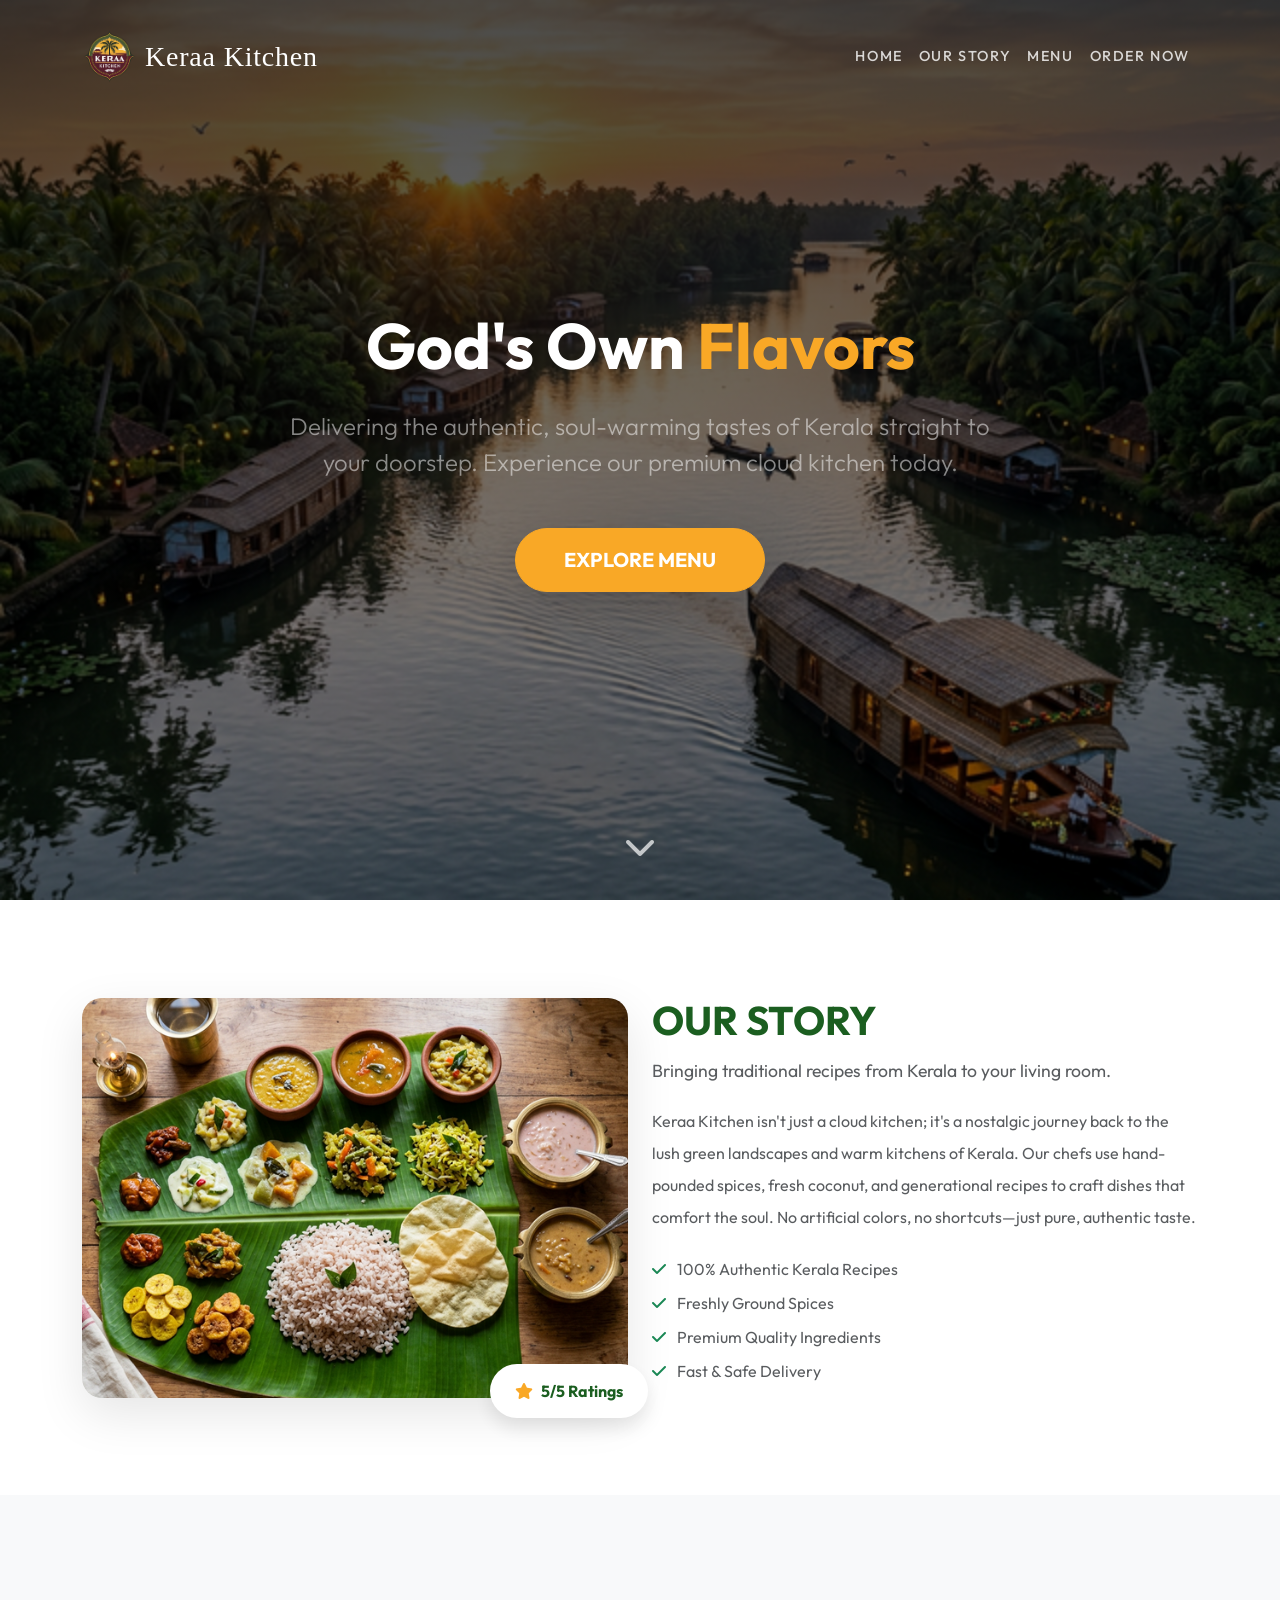
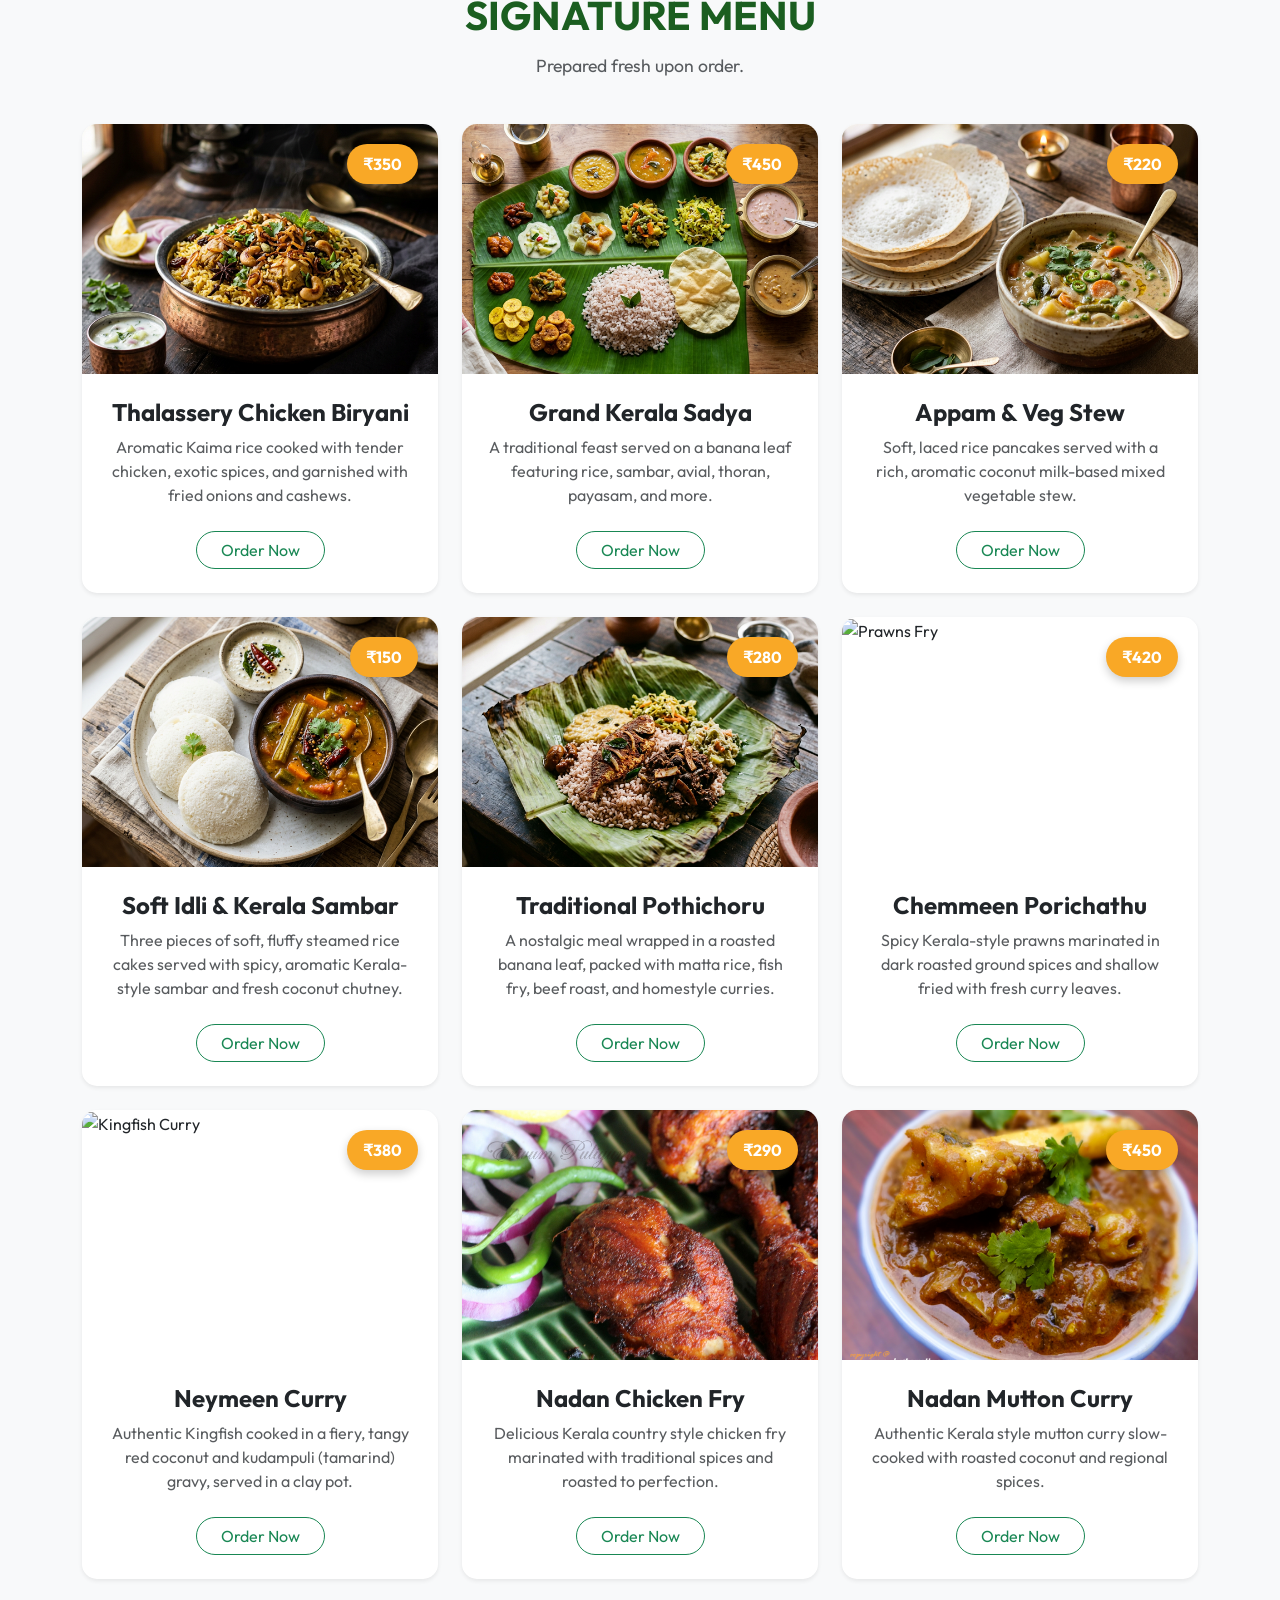
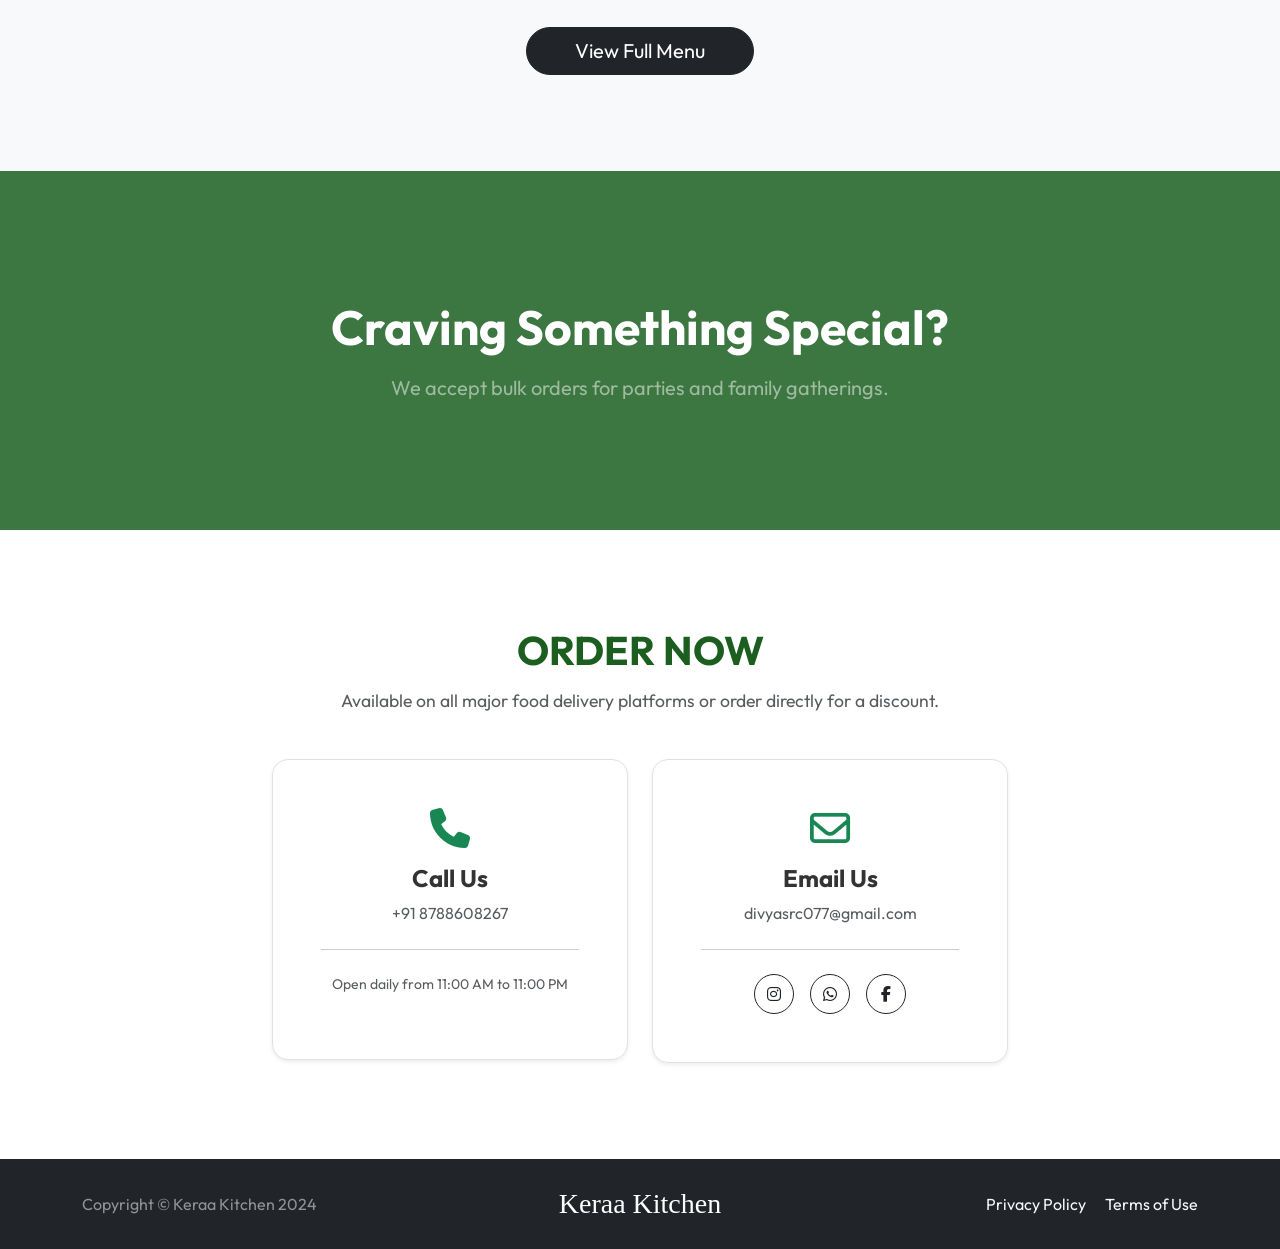
==== commit 2112a4e4: "corrected chicken fry image" ====
--- a/index.html
+++ b/index.html
@@ -227,7 +227,7 @@
                 <div class="col-lg-4 col-sm-6 fade-in-scroll delay-2">
                     <div class="card menu-card h-100 shadow-sm border-0">
                         <div class="card-img-wrapper">
-                            <img src="assets/images/chickenfry.jpg"
+                            <img src="assets/images/chickenfry.JPG"
                                 class="card-img-top" alt="Nadan Chicken Fry">
                             <div class="price-tag">₹290</div>
                         </div>
